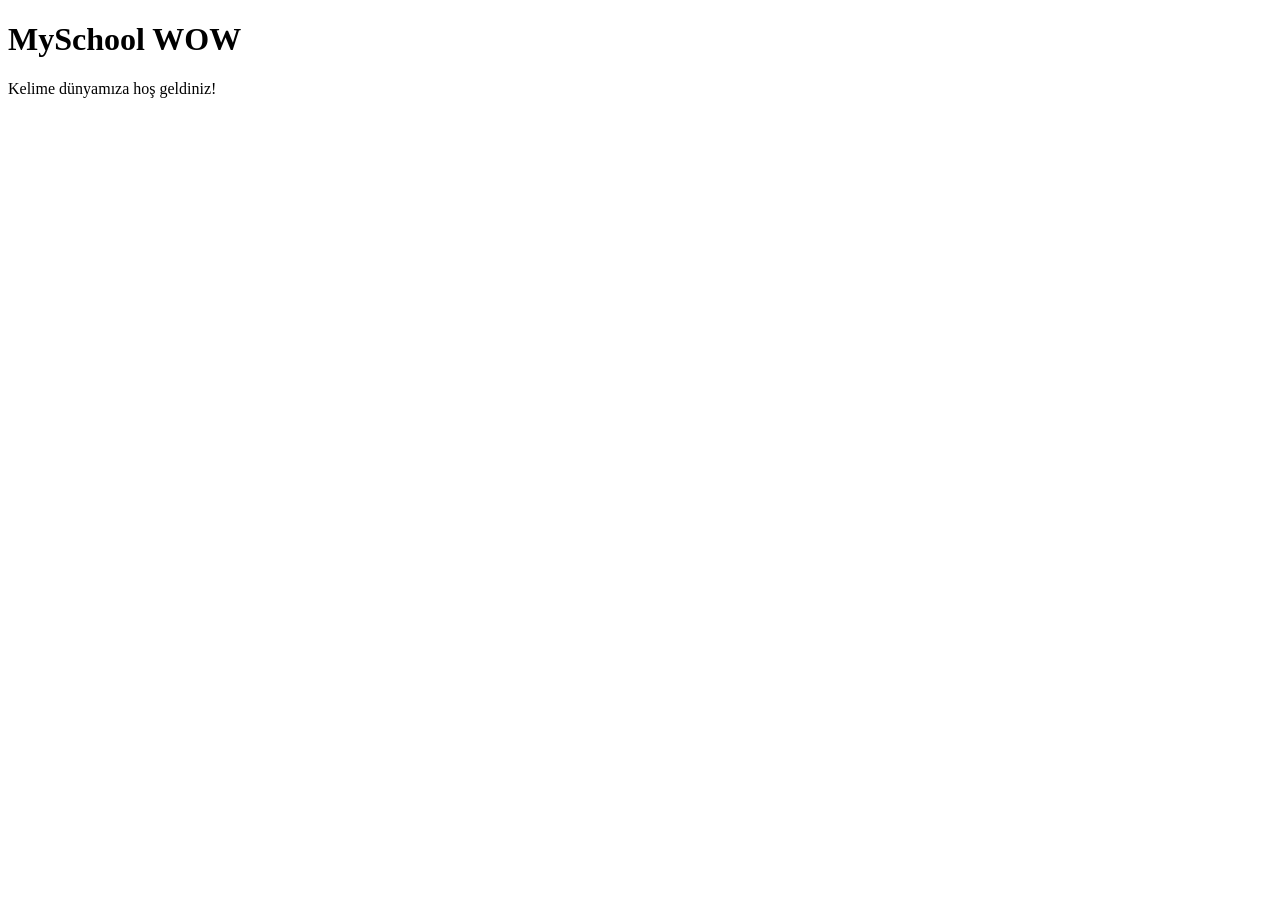
==== 3/index.html @ 4e2b2829 "Rename index.html to 3/index.html" ====
<!DOCTYPE html>
<html lang="tr">
<head>
  <meta charset="UTF-8">
  <meta name="viewport" content="width=device-width, initial-scale=1">
  <title>MySchool WOW</title>
</head>
<body>
  <h1>MySchool WOW</h1>
  <p>Kelime dünyamıza hoş geldiniz!</p>
</body>
</html>
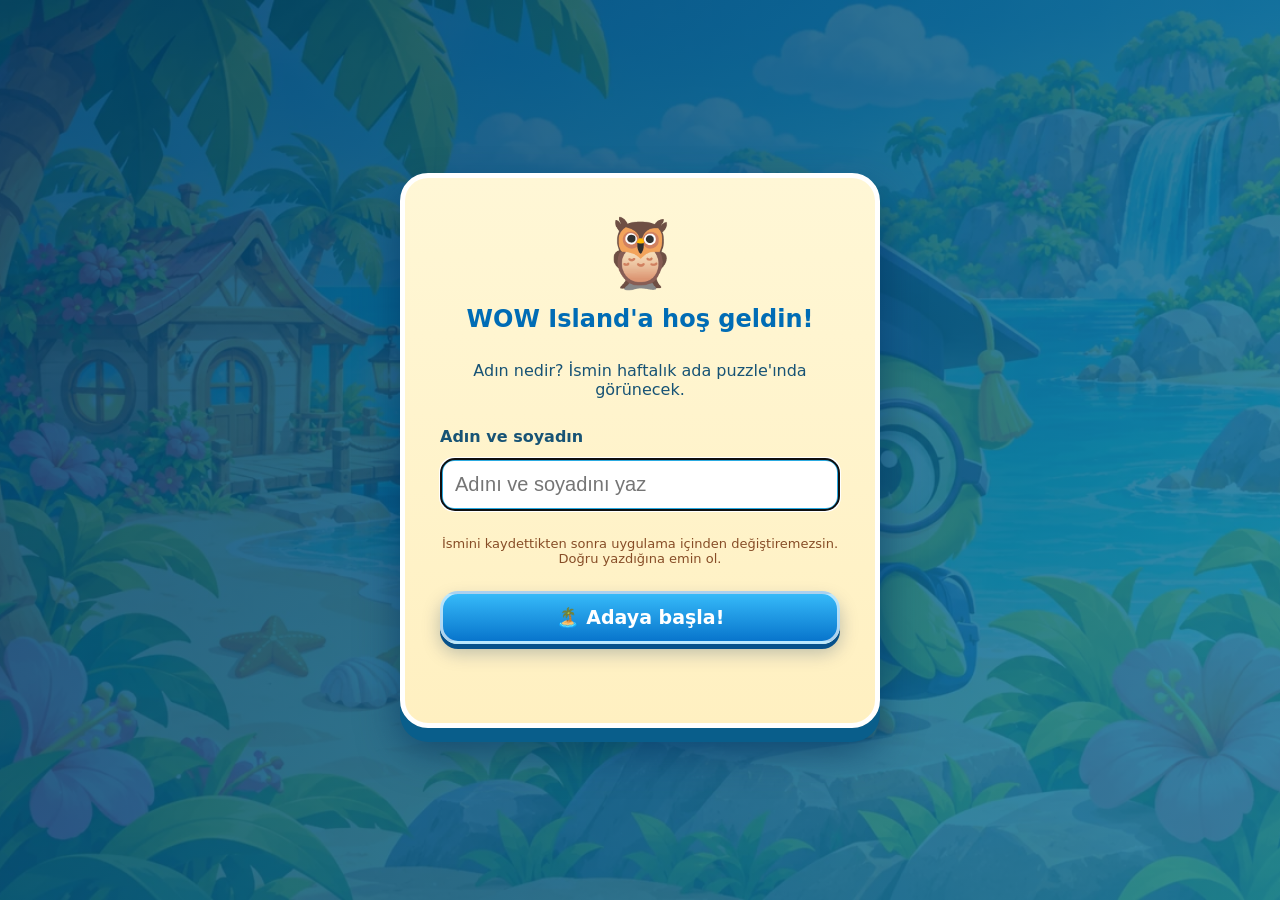
==== commit eba6e15b: "Add files via upload" ====
--- a/3/index.html
+++ b/3/index.html
@@ -1,13 +1,11 @@
-
 <!DOCTYPE html>
-<html lang="tr">
-<head>
-  <meta charset="UTF-8">
-  <meta name="viewport" content="width=device-width, initial-scale=1">
-  <title>MySchool WOW</title>
-</head>
-<body>
-  <h1>MySchool WOW</h1>
-  <p>Kelime dünyamıza hoş geldiniz!</p>
-</body>
-</html>
+<html lang="tr"><head><meta charset="utf-8"/><meta content="width=device-width,initial-scale=1,viewport-fit=cover" name="viewport"/><title>MySchool WOW • 3. Sınıf Ada Prototipi</title><meta content="#1299df" name="theme-color"/><link href="css/style.css" rel="stylesheet"/></head><body>
+<main id="home"><div aria-label="MySchool WOW ada ana ekranı" id="stage">
+<button aria-label="WOW Swipe" class="hot swipe" onclick="openScreen('swipe')"></button><button aria-label="Eşleştirme" class="hot match" onclick="startGame('match')"></button><button aria-label="Mini Quiz" class="hot quiz" onclick="startGame('quiz')"></button><button aria-label="Anagram" class="hot anagram" onclick="startGame('anagram')"></button><button aria-label="Köstebek" class="hot mole" onclick="startGame('mole')"></button><button aria-label="Kelime Kitabı" class="hot book" onclick="openScreen('book')"></button><button aria-label="İlerlemem" class="hot progress" onclick="openScreen('progress')"></button><button aria-label="Rozetlerim" class="hot rewards" onclick="openScreen('progress')"></button><button aria-label="Ayarlar" class="hot settings" onclick="openScreen('settings')"></button><button aria-label="Maskot seçimi" class="profile-live" onclick="openScreen('settings')"><span class="avatar-icon" id="avatarWide">🦉</span><span class="profile-lines"><strong class="student-name">Öğrenci</strong><small>⭐ <span id="gradeWide">3. Sınıf</span></small></span><span class="edit-avatar">✎</span></button><div class="overlay clock" id="clockL">20:00</div><div class="overlay gems" id="gemsL">0</div><div class="overlay keys" id="keysL">0</div></div>
+<div id="portrait"><div class="p-top"><button class="p-profile profile-live-portrait" onclick="openScreen('settings')"><span id="avatarPortrait">🦉</span><span><strong class="student-name">Öğrenci</strong><small>⭐ <span id="gradePortrait">3. Sınıf</span></small></span><span>✎</span></button><div class="p-count" id="piecesP">🧩 0/6</div></div><div class="p-hero"><img class="p-logo-img" src="assets/images/wow-logo.webp" alt="MySchool WOW — World of Words"/><div class="p-time" id="clockP">⏱ 20:00</div></div><div class="p-menu"><button class="p-button swipe image-button" aria-label="swipe" onclick="openScreen('swipe')"><img src="assets/images/btn-swipe.webp" alt=""/></button><button class="p-button match image-button" aria-label="match" onclick="startGame('match')"><img src="assets/images/btn-match.webp" alt=""/></button><button class="p-button quiz image-button" aria-label="quiz" onclick="startGame('quiz')"><img src="assets/images/btn-quiz.webp" alt=""/></button><button class="p-button anagram image-button" aria-label="anagram" onclick="startGame('anagram')"><img src="assets/images/btn-anagram.webp" alt=""/></button><button class="p-button mole image-button" aria-label="mole" onclick="startGame('mole')"><img src="assets/images/btn-mole.webp" alt=""/></button></div><nav class="p-nav"><button onclick="openScreen('home')"><span>🏠</span>Ana Ekran</button><button onclick="openScreen('book')"><span>📖</span>Kelime Kitabı</button><button onclick="openScreen('progress')"><span>📊</span>İlerlemem</button><button onclick="openScreen('progress')"><span>🏅</span>Rozetlerim</button></nav></div></main>
+<section class="screen" id="swipe"><div class="barhead"><button class="back" onclick="openScreen('home')">🏠 Adaya dön</button><span class="pill" id="swCount"></span></div><div class="panel"><h2>🖼️ WOW Swipe</h2><p class="muted">Kelime otomatik okunur. Kart en az 3 saniye kalır; sonra yalnızca sen ilerletirsin. TEST MODU: Oyunlar Swipe tamamlanmadan da açık. Kartlar otomatik okunur; üç saniyeden önce geçilemez.</p><div class="swcard" id="swCard"><div class="emoji" id="swEmoji"></div><div class="word" id="swWord"></div><div class="meaning" id="swTr"></div></div><div class="center" id="swWait" style="margin:12px"></div><div class="progressbar"><div id="swBar"></div></div><div class="actions"><button class="btn alt" onclick="speak()">🔊 Tekrar Et</button><button class="btn" id="swNext" onclick="nextSwipe()">Sonraki kart ➜</button></div></div></section>
+<section class="screen" id="game"><div class="barhead"><button class="back" onclick="openScreen('home')">🏠 Adaya dön</button><span class="pill" id="gameTime"></span></div><div class="panel"><div class="row"><h2 id="gameTitle"></h2><span class="pill" id="gameStats"></span></div><p class="muted" id="hint"></p><div class="emoji" id="gameEmoji"></div><div class="word" id="question"></div><div class="choices" id="choices"></div><div aria-live="polite" class="center" id="feedback"></div></div></section>
+<section class="screen" id="progress"><div class="barhead"><button class="back" onclick="openScreen('home')">🏠 Adaya dön</button></div><div class="panel"><h2>🏆 Benim Gelişimim</h2><p class="notice" id="progressText"></p><h3>🏝️ <span id="puzzleOwner">Öğrencinin</span> haftalık ada manzarası</h3><p class="muted">Tek manzara, 6 parça. Pazartesi–Cumartesi her gün en fazla 1 parça; pazar günü bir eksik parça telafi edilebilir. 10 soruda en az 8 bağımsız doğruyla kazanılır.</p><div class="puzzle" id="puzzle"></div><p class="center" id="puzzleText"></p><div class="actions"><button class="btn" id="exportBtn" onclick="exportPuzzle()">📸 Tamamlanan manzarayı kaydet</button></div><h3>📊 Oyunlara göre kelime başarılarım</h3><p class="muted">Her oyunun sonuçları ve her kelimenin doğru/deneme sayısı ayrı tutulur. Eski V12 sonuçları yalnızca genel toplamda kalır.</p><div id="gameWordStats"></div><details><summary>🧪 Prototip test araçları</summary><p class="muted">Öğrenci sürümünde kaldırılacak.</p><div class="actions"><button class="btn alt" onclick="testPiece()">+ Puzzle parçası aç</button><button class="btn warn" onclick="resetDemo()">Test kayıtlarını sıfırla</button></div></details></div></section>
+<section class="screen" id="book"><div class="barhead"><button class="back" onclick="openScreen('home')">🏠 Adaya dön</button></div><div class="panel"><h2>📖 Kelime Kitabı</h2><p class="muted">3. Sınıf • Tema 1: School Life • 41 kelime/ifade. İngilizce ses için cihazda İngilizce TTS sesi bulunmalıdır.</p><div class="bookgrid" id="bookGrid"></div></div></section>
+<section class="screen" id="settings"><div class="barhead"><button class="back" onclick="openScreen('home')">🏠 Adaya dön</button></div><div class="panel"><h2>⚙️ Ayarlar</h2><p>MySchool WOW • 3. Sınıf • Tema 1 • V11 test sürümü • Çevrimdışı</p><p>Öğrenci: <strong id="settingsStudentName"></strong> <small>(isim değiştirilemez)</small></p><h3>🦉 Maskotumu seçiyorum</h3><p class="muted">Seçtiğin maskot ana ekranda görünür ve bu cihazda kaydedilir.</p><div id="avatarChoices" class="avatar-choices" aria-label="Maskot seçimi"></div><p class="muted">Sınıf seviyesi: <strong>3. Sınıf</strong> (bu prototipte sabittir).</p><p class="muted">İlerleme bu tarayıcıda saklanır. Tarayıcı verilerini silmek kayıtları da silebilir.</p></div></section>
+<div id="studentWelcome" class="welcome-overlay" role="dialog" aria-modal="true" aria-labelledby="welcomeTitle" hidden><form id="studentForm" class="welcome-card"><div class="welcome-owl">🦉</div><h2 id="welcomeTitle">WOW Island'a hoş geldin!</h2><p>Adın nedir? İsmin haftalık ada puzzle'ında görünecek.</p><label for="studentNameInput">Adın ve soyadın</label><input id="studentNameInput" type="text" maxlength="48" minlength="2" autocomplete="off" required placeholder="Adını ve soyadını yaz"><p class="welcome-warning">İsmini kaydettikten sonra uygulama içinden değiştiremezsin. Doğru yazdığına emin ol.</p><button type="submit" class="btn">🏝️ Adaya başla!</button><p id="welcomeError" aria-live="polite"></p></form></div><script src="data/kelimeler.js"></script><script src="js/app.js"></script></body></html>
--- a/3/css/style.css
+++ b/3/css/style.css
@@ -0,0 +1,170 @@
+
+:root{font-family:system-ui,'Segoe UI',sans-serif;--ref:url("../assets/images/ana-ekran.webp");--land:url("../assets/images/ada-manzarasi.webp")}*{box-sizing:border-box}body{margin:0;background:#075a96;color:#153e62}button{font:inherit;cursor:pointer;border:0;touch-action:manipulation}button:focus-visible{outline:4px solid #ffdd29}button:disabled{opacity:.5;cursor:not-allowed}.hidden{display:none!important}
+#home{min-height:100dvh;display:grid;place-items:center;background:linear-gradient(130deg,#0066ae,#40bfe5);padding:0}#stage{width:min(100vw,177.777dvh);aspect-ratio:16/9;position:relative;background-image:var(--ref);background-size:100% 100%;box-shadow:0 12px 45px #00284b88;overflow:hidden} .hot{position:absolute;background:transparent;border-radius:22px;transition:background .15s,transform .15s}.hot:hover,.hot:focus-visible{background:#fff3;transform:scale(1.025)}.hot:active{background:#ffeb7088}.hot.swipe{left:33%;top:40%;width:18%;height:35%}.hot.match{left:52%;top:40%;width:19%;height:17%}.hot.quiz{left:71%;top:40%;width:19%;height:17%}.hot.anagram{left:52%;top:57%;width:19%;height:18%}.hot.mole{left:71%;top:57%;width:19%;height:18%}.hot.book{left:45%;top:78%;width:13%;height:15%}.hot.progress{left:59%;top:78%;width:13%;height:15%}.hot.rewards{left:73%;top:78%;width:13%;height:15%}.hot.settings{left:89%;top:7%;width:8%;height:13%}.hot.profile{left:6%;top:9%;width:22%;height:13%}.overlay{position:absolute;color:#fff;font-weight:900;text-shadow:0 2px 4px #16375e;pointer-events:none}.overlay.clock{left:16%;bottom:9.7%;font-size:clamp(11px,2vw,26px)}.overlay.gems{right:21.3%;top:12%;font-size:clamp(9px,1.7vw,23px)}.overlay.keys{right:11.5%;top:12%;font-size:clamp(9px,1.7vw,23px)}
+#portrait{display:none}.screen{display:none;min-height:100dvh;background:linear-gradient(#80dbff,#e7fbef);padding:clamp(10px,2vw,24px);padding-bottom:32px}.screen.active{display:block}.panel{background:#fffdf4;border:4px solid #ffffff;border-radius:25px;max-width:800px;margin:0 auto;padding:clamp(16px,3vw,30px);box-shadow:0 10px 24px #0e6b9c42}.barhead{max-width:800px;margin:0 auto 12px;display:flex;align-items:center;justify-content:space-between;gap:12px}.back,.btn{padding:12px 18px;border-radius:16px;background:linear-gradient(#36baf9,#0875cc);color:white;font-weight:900;box-shadow:0 4px 0 #08558c}.btn.alt{background:linear-gradient(#8be757,#3ca72a);box-shadow:0 4px 0 #2c751e}.btn.warn{background:#e9b04c;box-shadow:0 4px 0 #a4751f}.btn:active,.back:active{transform:translateY(3px);box-shadow:none}.row{display:flex;gap:10px;align-items:center;justify-content:space-between;flex-wrap:wrap}.center{text-align:center}.muted{color:#5e7182;font-size:13px}.pill{background:#e5f6ff;border-radius:100px;padding:8px 12px;font-weight:800}.actions{display:flex;gap:12px;justify-content:center;flex-wrap:wrap;margin:18px 0}.word{font-size:clamp(29px,6vw,52px);font-weight:1000;text-align:center;margin:14px}.meaning{font-size:clamp(20px,3vw,27px);text-align:center}.emoji{text-align:center;font-size:clamp(65px,10vw,100px)}.choices{display:grid;grid-template-columns:repeat(2,minmax(0,1fr));gap:12px;margin:20px 0}.choice{background:linear-gradient(#fefefe,#c8f0ff);border:3px solid #6db8ea;border-radius:17px;min-height:64px;padding:12px 6px;font-weight:900;color:#185080}.choice.correct{background:#b8efac}.choice.wrong{background:#ffd2d2}.progressbar{height:13px;background:#d4e4e9;border-radius:20px;overflow:hidden;margin:14px 0}.progressbar>div{height:100%;background:#52b943;width:0;transition:width .25s}.swcard{background:linear-gradient(#f6fcff,#e5f8e7);border:4px solid #c3e5fa;border-radius:24px;padding:16px;touch-action:pan-y}.puzzle{display:grid;grid-template-columns:repeat(3,1fr);aspect-ratio:3/2;max-width:600px;margin:18px auto;border:7px solid #f6d28a;border-radius:16px;overflow:hidden}.piece{background-image:var(--land);background-size:300% 200%;position:relative}.piece.locked:after{content:'🔒';position:absolute;inset:0;display:grid;place-items:center;background:#9cb9c8eb;font-size:clamp(22px,5vw,40px)}.piece.earned{animation:pop .55s ease-out}@keyframes pop{from{filter:brightness(2);transform:scale(.9)}to{filter:none;transform:scale(1)}}.notice{padding:12px;border-radius:15px;background:#e9f7de}.bookgrid{display:grid;grid-template-columns:repeat(auto-fit,minmax(140px,1fr));gap:10px}.bookitem{background:#f0f9e7;border-radius:12px;padding:10px}.bookitem button{background:none;color:#067bb8;font-weight:800}
+@media(orientation:portrait),(max-aspect-ratio:1.25){#home{display:block;background:#74cfff}#stage{display:none}#portrait{display:flex;flex-direction:column;min-height:100dvh;background:linear-gradient(#64c6ff 0%,#94e7f8 52%,#54c59d 100%);padding:env(safe-area-inset-top) 12px env(safe-area-inset-bottom);gap:10px}.p-top{display:flex;justify-content:space-between;align-items:center;gap:8px}.p-profile,.p-count{background:#084d9cd9;color:white;padding:9px 12px;border-radius:25px;font-weight:900;box-shadow:0 4px 0 #003d83}.p-hero{flex:1;min-height:160px;max-height:42dvh;position:relative;background-image:var(--land);background-size:cover;background-position:58% 42%;border-radius:24px;border:4px solid #ffffff88;overflow:hidden}.p-logo{position:absolute;left:5%;top:6%;font-weight:1000;font-size:clamp(24px,8vw,46px);color:#fff;text-shadow:3px 4px #0865a4,-2px -2px #0865a4}.p-logo span{color:#ffd21a}.p-time{position:absolute;bottom:8px;left:8px;background:#104f95dc;color:white;border-radius:12px;padding:8px 12px;font-weight:900}.p-menu{display:grid;grid-template-columns:repeat(2,1fr);gap:9px}.p-button{min-height:68px;border-radius:18px;color:white;font-weight:1000;font-size:clamp(15px,4.2vw,21px);text-shadow:0 2px 2px #0005;box-shadow:inset 0 2px 2px #fff9,0 5px 0 #08549b;border:3px solid #ffffff80}.p-button:active{transform:translateY(3px);box-shadow:none}.p-button.swipe{background:linear-gradient(#ffde1b,#ff880b);grid-row:span 2;font-size:clamp(19px,5vw,27px)}.p-button.match{background:linear-gradient(#64d2ff,#037edb)}.p-button.quiz{background:linear-gradient(#ff88c5,#e62281)}.p-button.anagram{background:linear-gradient(#d7a0ff,#7e32d6)}.p-button.mole{background:linear-gradient(#a9fa27,#4eaf05)}.p-nav{display:grid;grid-template-columns:repeat(4,1fr);gap:6px;margin:8px 0}.p-nav button{background:#f7f1ed;border-radius:13px;padding:8px 3px;font-size:clamp(10px,2.8vw,14px);font-weight:900;color:#174a75}.p-nav span{display:block;font-size:23px}}
+@media(max-height:520px) and (orientation:landscape){.screen{padding:8px}.panel{padding:10px}.emoji{font-size:38px}.word{margin:5px}.choices{margin:6px 0}.choice{min-height:42px}.actions{margin:7px 0}}
+
+
+/* WOW Island V5 — shared visual language across all screens */
+:root{--deep:#07579c;--cyan:#1ba9ee;--gold:#ffc331;--leaf:#4bbf53}
+body{background:#47b9ef}
+.screen{min-height:100dvh;background:linear-gradient(180deg,#0575b84a,#003b6873),url('../assets/images/ada-manzarasi.webp') center center/cover fixed;padding:clamp(12px,2.5vw,30px);padding-bottom:45px;position:relative}
+.screen:before{content:'';position:fixed;inset:0;pointer-events:none;background:radial-gradient(circle at 10% 70%,#42db4b55,transparent 35%);z-index:0}
+.screen>*{position:relative;z-index:1}
+.barhead{max-width:1040px;gap:12px;margin-bottom:14px}
+.barhead:after{content:'🦉 WOW ISLAND';margin-left:auto;color:white;font-size:clamp(14px,2vw,23px);font-weight:1000;text-shadow:2px 3px 1px #0b578a}
+.barhead .pill{background:linear-gradient(#1c80d2,#094f9c);color:white;border:2px solid #8de4ff;box-shadow:0 5px 0 #053d77}
+.panel{max-width:1040px;background:linear-gradient(155deg,#fffbeaed,#fff3c5f2);border:5px solid #fff6d0;border-radius:30px;box-shadow:0 12px 0 #7b4b1e7d,0 25px 50px #043e5b66;overflow:hidden;position:relative}
+.panel:before{content:'';position:absolute;left:0;right:0;top:0;height:14px;background:repeating-linear-gradient(90deg,#a85d21 0 90px,#b46b29 90px 180px);opacity:.48}
+.panel h2{font-size:clamp(23px,4vw,40px);color:#074e88;text-shadow:1px 2px #fff;letter-spacing:-.4px;margin:12px 0}
+.panel h3{color:#095e7e;font-size:clamp(18px,2.8vw,27px)}
+.muted{color:#416276;font-weight:650;font-size:clamp(13px,1.5vw,16px)}
+.swcard{position:relative;background:linear-gradient(140deg,#fffdf9f5,#e3f7fff0);border:6px solid #ffca42;box-shadow:0 8px 0 #c58c18,0 16px 30px #145b7140;border-radius:32px;max-width:570px;margin:18px auto;min-height:260px;display:flex;flex-direction:column;align-items:center;justify-content:center}
+.swcard:before{content:'⭐ WOW WORD ⭐';position:absolute;top:10px;left:50%;transform:translateX(-50%);white-space:nowrap;color:#f29b1d;font-weight:1000;font-size:12px;letter-spacing:2px}
+.swcard .emoji{filter:drop-shadow(0 6px 3px #3561a633)}
+.word{color:#074c94;text-shadow:1px 3px #fff;font-size:clamp(30px,5.5vw,58px)}
+.meaning{color:#237f55;font-weight:900}
+.choices{max-width:780px;margin:20px auto}
+.choice{background:linear-gradient(160deg,#ffffff,#c5eefe);border:4px solid #6ad6ff;box-shadow:0 5px 0 #1174af;font-size:clamp(16px,2vw,23px);color:#074f92;min-height:78px;transition:transform .12s}
+.choice:nth-child(2){background:linear-gradient(#fff1fa,#ffb4d8);border-color:#ff89c5;box-shadow:0 5px 0 #c33480}
+.choice:nth-child(3){background:linear-gradient(#f9f0ff,#d7b7ff);border-color:#bf8aff;box-shadow:0 5px 0 #7433bd}
+.choice:nth-child(4){background:linear-gradient(#f4ffda,#c7f67c);border-color:#a4e75a;box-shadow:0 5px 0 #4a9b28}
+.choice:active{transform:translateY(3px)}
+.choice.correct{background:linear-gradient(#d5ffc7,#7edb7c)!important;border-color:#35ae4d!important}
+.choice.wrong{background:linear-gradient(#ffe5e5,#ffadad)!important;border-color:#e45e5e!important}
+.btn,.back{border:3px solid #ffffffa9;border-radius:18px;box-shadow:0 5px 0 #07518b,0 9px 18px #002e6144;font-size:clamp(14px,1.7vw,19px)}
+.btn.alt{box-shadow:0 5px 0 #287a28,0 9px 18px #002e6144}
+#swWait{color:#085f8d;font-weight:900}
+#gameEmoji{filter:drop-shadow(0 5px 3px #3c7fa544)}
+.puzzle{box-shadow:0 9px 0 #a8792b,0 18px 28px #1b506844;border:8px solid #ffe397}
+.bookitem{background:linear-gradient(#fff,#dff5ff);border:3px solid #a2dfff;box-shadow:0 4px 0 #5bafcb;border-radius:18px;min-height:90px;display:grid;align-content:center;text-align:center}
+.bookitem button{font-size:19px;color:#08649e}
+.notice{background:linear-gradient(#f7ffdc,#d7f4b5);border:2px solid #9ad368;font-weight:800}
+#feedback{font-size:20px;font-weight:900;min-height:28px}
+#game .panel{min-height:440px}
+#swipe .panel{min-height:500px}
+@media (max-width:700px){.screen{background-attachment:scroll;background-position:55% center}.panel{border-width:3px;border-radius:22px;padding:15px}.barhead:after{font-size:12px}.swcard{min-height:230px}.choices{gap:9px}.choice{min-height:66px}.barhead .pill{font-size:12px}.panel:before{height:8px}}
+@media (orientation:landscape) and (max-height:550px){.screen{background-attachment:scroll}.swcard{min-height:150px;margin:6px auto}.swcard .emoji{font-size:45px}.swcard .word{font-size:28px;margin:3px}.swcard .meaning{font-size:18px}.panel{padding:12px}.panel h2{margin:4px 0;font-size:23px}#game .panel,#swipe .panel{min-height:unset}.choice{min-height:45px}.choices{margin:8px auto}}
+
+/* V6: four distinct game mechanics */
+.match-grid{grid-template-columns:repeat(5,minmax(0,1fr));gap:8px}
+.match-card{min-height:85px;border:3px solid #ffcf5a;border-radius:16px;background:linear-gradient(#fff3b7,#ffc15b);font-size:clamp(12px,1.6vw,19px);font-weight:900;color:#195275;overflow-wrap:anywhere;box-shadow:0 5px #b7822e}
+.match-card.revealed{background:linear-gradient(#f5ffff,#b6eaff)}
+.match-card.matched{background:#9be99b;color:#1a6b3b;opacity:.78;pointer-events:none}
+.anagram-area{display:flex;flex-direction:column;align-items:center;gap:15px}
+.letter-output{width:100%;min-height:60px;text-align:center;font-size:clamp(24px,5vw,42px);font-weight:1000;color:#0a568c;letter-spacing:.12em;background:#fff8d7;border:3px dashed #e3a02c;border-radius:16px;padding:12px;overflow-wrap:anywhere}
+.letter-tray{display:flex;justify-content:center;flex-wrap:wrap;gap:8px}
+.letter-tile{width:clamp(42px,8vw,62px);height:clamp(50px,9vw,72px);border:3px solid #ffffff;border-radius:14px;background:linear-gradient(#e8baff,#9858e9);box-shadow:0 5px #5f2b99;color:white;font-size:clamp(23px,4vw,34px);font-weight:1000}
+.letter-tile:disabled{opacity:.2}.letter-controls{display:flex;flex-wrap:wrap;justify-content:center;gap:12px}
+.mole-grid{grid-template-columns:repeat(3,minmax(0,1fr));max-width:680px;gap:10px}
+.mole-hole{min-height:clamp(68px,13vw,105px);background:radial-gradient(ellipse at 50% 75%,#50311c 0 45%,#8c5b36 47%,#6cbf4a 72%);border:5px solid #b5ec7b;border-radius:50% 50% 35% 35%;font-size:clamp(13px,2vw,23px);color:#fff;font-weight:1000;text-shadow:0 2px 3px #000;box-shadow:0 5px #477b32}
+.mole-hole.up{background:linear-gradient(#b6f47a,#4baf3c);color:#174a24;text-shadow:none;animation:moleRise .2s ease-out}
+@keyframes moleRise{from{transform:scale(.75)}to{transform:scale(1)}}
+@media(max-width:650px){.match-grid{grid-template-columns:repeat(2,minmax(0,1fr))}.match-card{min-height:55px}.mole-hole{min-height:65px}.letter-output{min-height:50px}}
+
+/* V7: hit areas follow the actual button artwork in the 1648×928 reference image. */
+#stage .hot{border-radius:12%;outline-offset:2px}
+#stage .hot.swipe{left:31.5%;top:38.3%;width:19.5%;height:37.5%}
+#stage .hot.match{left:52.2%;top:38.6%;width:21%;height:17.7%}
+#stage .hot.quiz{left:73.7%;top:38.6%;width:21.3%;height:17.7%}
+#stage .hot.anagram{left:52.2%;top:57.4%;width:21%;height:18.1%}
+#stage .hot.mole{left:73.7%;top:57.4%;width:21.3%;height:18.1%}
+#stage .hot.book{left:44.1%;top:81.1%;width:14.8%;height:15.2%}
+#stage .hot.progress{left:59%;top:81.1%;width:14.8%;height:15.2%}
+#stage .hot.rewards{left:74%;top:81.1%;width:17%;height:15.2%}
+#stage .hot.settings{left:92.1%;top:3.8%;width:6.7%;height:11.3%}
+#stage .hot.profile{left:2.8%;top:4.4%;width:21%;height:15.4%}
+/* Single live timer replaces, rather than floats above, the painted 20:00. */
+#stage .overlay.clock{left:11.1%;top:85.7%;bottom:auto;width:8.5%;height:4.8%;display:flex;align-items:center;justify-content:center;background:#1c4b80;border-radius:7px;font-size:clamp(10px,2.15vw,31px);line-height:1;text-shadow:0 2px 2px #0b3159}
+#stage .overlay.gems,#stage .overlay.keys{display:none}
+
+/* V8: island scene remains the visual environment across every activity. */
+.screen{background:linear-gradient(120deg,#00548255,#003c5d44),url('../assets/images/ada-manzarasi.webp') center center/cover no-repeat fixed!important}
+.screen:before{background:linear-gradient(120deg,#0e83b622,#4abf6533)!important}
+.panel{background:linear-gradient(135deg,#fffce4dd,#d6f8e7dd)!important;backdrop-filter:blur(9px) saturate(1.2);border:5px solid #ffe3a3;box-shadow:0 9px 0 #7c4b1d99,0 24px 45px #003e6388}
+.panel:after{content:'🌿';position:absolute;right:8px;top:0;font-size:30px;pointer-events:none}
+#swipe .swcard{background:linear-gradient(145deg,#fff9d9e8,#b9f3f4df),url('../assets/images/ada-manzarasi.webp') center/cover;border-color:#ffb42d;box-shadow:0 9px 0 #a96a15,0 20px 35px #12587877}
+#game .panel{background:linear-gradient(130deg,#fff7d5e1,#d7f5ffdd)!important}
+#progress .panel,#book .panel{background:linear-gradient(135deg,#fff4d6e3,#c8f6e4e3)!important}
+.match-card{background:linear-gradient(#ffe2a5,#f9a33c);border-color:#fff3c9}
+.mole-hole{box-shadow:0 6px #467c32,0 12px 15px #003b4a66}
+#gameEmoji{font-size:clamp(30px,6vw,62px);overflow-wrap:anywhere}
+@media(max-width:700px){.screen{background-attachment:scroll!important;background-position:60% center!important}.panel{backdrop-filter:blur(5px);border-width:3px}.barhead:after{display:none}}
+
+/* V9 portrait: island-first, cheerful owl and glossy raised controls */
+@media (orientation:portrait),(max-aspect-ratio:1.25){
+ #home{background:#1aa9dc}
+ #portrait{position:relative;isolation:isolate;min-height:100dvh;padding:calc(env(safe-area-inset-top) + 12px) clamp(10px,3vw,20px) calc(env(safe-area-inset-bottom) + 12px);gap:clamp(9px,1.7dvh,18px);background:linear-gradient(180deg,#0a6caa22 0%,#0b86c255 60%,#074b83b0 100%),url('../assets/images/ada-manzarasi.webp') center center/cover no-repeat}
+ #portrait:before{content:'';position:absolute;inset:0;z-index:-1;pointer-events:none;background:radial-gradient(ellipse at 18% 39%,#e5ffbf55,transparent 45%)}
+ .p-top{z-index:2}.p-profile,.p-count{border:2px solid #8fe6ff;box-shadow:0 4px 0 #003e80,0 6px 14px #003e8070;font-size:clamp(12px,3.3vw,17px)}
+ .p-hero{flex:1 1 auto;min-height:clamp(180px,30dvh,340px);max-height:42dvh;border:0;box-shadow:none;border-radius:24px;background:transparent;overflow:visible}
+ .p-hero:before{content:'';position:absolute;bottom:-5%;left:-2%;height:100%;width:56%;background:url('../assets/images/baykus.png') center bottom/contain no-repeat;filter:drop-shadow(0 7px 7px #003d6988);pointer-events:none}
+ .p-logo{left:auto;right:0;top:5%;width:58%;text-align:center;padding:9px 5px;background:linear-gradient(160deg,#b56a27,#eeb65a 45%,#a7591c);border:4px solid #fff4bd;border-radius:25px;box-shadow:0 6px 0 #7a4017,0 10px 20px #00385870;font-size:clamp(19px,5.5vw,37px);line-height:1.05;transform:rotate(-2deg)}
+ .p-logo span{display:block;font-size:1.5em;color:#ffe43d;text-shadow:2px 3px #a9520b,-1px -1px #fff}
+ .p-time{left:auto;right:2%;bottom:5%;font-size:clamp(13px,3.5vw,18px);background:linear-gradient(#168cdd,#064a98);border:3px solid #a5eaff;box-shadow:0 5px 0 #003e80;border-radius:19px;padding:9px 14px}
+ .p-menu{z-index:1;gap:clamp(8px,1.2dvh,14px)}
+ .p-button{min-height:clamp(68px,11dvh,112px);border:3px solid #fff6c9;box-shadow:inset 0 3px 1px #fff9,0 6px 0 #094b88,0 9px 13px #00365c90;border-radius:24px;font-size:clamp(14px,4.2vw,21px);padding:8px 4px}
+ .p-button.swipe{font-size:clamp(20px,6vw,30px);box-shadow:inset 0 3px 2px #fff9,0 6px 0 #bb5000,0 9px 14px #00365c90}
+ .p-nav{z-index:1;gap:7px;margin:4px 0 0}
+ .p-nav button{min-height:clamp(59px,9dvh,80px);border:2px solid #fff7d5;border-radius:17px;background:linear-gradient(#fff9f4,#f0d6c3);box-shadow:0 5px 0 #836b68,0 8px 12px #003c6580;color:#174c79;font-size:clamp(10px,2.8vw,14px);padding:5px 2px}
+ .p-nav span{font-size:clamp(21px,5vw,29px)}
+}
+@media (orientation:portrait) and (max-height:680px){.p-hero{min-height:125px;max-height:26dvh}.p-button{min-height:54px}.p-nav button{min-height:48px}.p-nav span{font-size:19px}}
+/* V9 line-matching board: two fixed visible word columns, with SVG curves in between */
+.connect-area{display:block!important;margin:14px auto!important;max-width:850px}
+.connect-board{display:grid;grid-template-columns:minmax(0,1fr) minmax(55px,17%) minmax(0,1fr);position:relative;gap:0;align-items:stretch;min-height:385px}
+.connect-column{display:grid;grid-template-rows:repeat(5,minmax(64px,1fr));gap:9px;z-index:1}
+#connectLeft{grid-column:1}#connectRight{grid-column:3}
+.connect-lines{position:absolute;inset:0;width:100%;height:100%;z-index:0;overflow:visible;pointer-events:none}
+.connect-word{padding:9px 5px;border:3px solid #fff9da;border-radius:17px;color:#fff;font-weight:900;font-size:clamp(13px,2.2vw,19px);text-shadow:0 1px 2px #083d70;box-shadow:0 5px 0 #095c9a,0 7px 10px #003b5a55;background:linear-gradient(#40c9ff,#087dcc);overflow-wrap:anywhere}
+#connectRight .connect-word{background:linear-gradient(#ffcb64,#ef7b22);box-shadow:0 5px 0 #9b4e16,0 7px 10px #003b5a55}
+.connect-word.selected{outline:5px solid #ffef51;outline-offset:1px;transform:scale(1.02)}
+.connect-word.matched,#connectRight .connect-word.matched{background:linear-gradient(#83e75d,#2eab4c);box-shadow:0 4px 0 #19713a;color:#114d2b;text-shadow:none}
+.connect-word.wrong{outline:3px solid #ff5757}
+@media(max-width:650px){.connect-board{grid-template-columns:minmax(0,1fr) 16% minmax(0,1fr);min-height:340px}.connect-column{grid-template-rows:repeat(5,minmax(58px,1fr));gap:8px}.connect-word{font-size:clamp(11px,3.2vw,16px);padding:6px 3px;border-radius:13px;border-width:2px}}
+@media (prefers-reduced-motion:reduce){.connect-word,.p-button{transition:none!important}}
+
+/* V10: canlı profil; arka plandaki basılı Ali yazısını tamamen kapatır. */
+#stage .profile-live{position:absolute;left:2.6%;top:4.4%;width:22.5%;height:16.5%;z-index:10;display:flex;align-items:center;gap:5%;padding:1% 1.4%;border:3px solid #b7f4ff;border-radius:999px;background:linear-gradient(145deg,#0b75c8,#063975);box-shadow:0 5px 12px #012f60aa,inset 0 2px 6px #ffffff80;color:#fff;text-align:left;overflow:hidden}
+.profile-live .avatar-icon{flex:0 0 30%;aspect-ratio:1;display:grid;place-items:center;background:linear-gradient(#e9f9ff,#80d5fd);border:3px solid white;border-radius:50%;font-size:clamp(20px,3.5vw,58px);text-shadow:none}
+.profile-lines{display:flex;flex-direction:column;gap:2px;min-width:0}.profile-lines strong{font-size:clamp(10px,1.4vw,22px);line-height:1.1}.profile-lines small{font-size:clamp(10px,1.2vw,19px);font-weight:900}.edit-avatar{position:absolute;right:4%;top:9%;font-size:clamp(10px,1vw,17px)}
+.p-profile.profile-live-portrait{display:flex;align-items:center;gap:8px;border:2px solid #9ceaff;min-width:0;text-align:left;cursor:pointer}.profile-live-portrait #avatarPortrait{font-size:clamp(26px,7vw,40px)}.profile-live-portrait strong{display:block;font-size:clamp(11px,3vw,15px)}.profile-live-portrait small{display:block;font-size:clamp(10px,2.7vw,14px)}
+.avatar-choices{display:grid;grid-template-columns:repeat(4,minmax(0,1fr));gap:12px;margin:14px auto;max-width:460px}.avatar-option{font-size:clamp(30px,6vw,48px);border:3px solid #87d4f1;border-radius:18px;background:linear-gradient(#ffffff,#bceaff);padding:12px 2px;box-shadow:0 5px 0 #4b9db7}.avatar-option.selected{border-color:#ffb400;background:#fff0a1;box-shadow:0 5px 0 #d68a00}.avatar-option:focus-visible{outline:4px solid #ffcf00}
+@media(orientation:portrait),(max-aspect-ratio:1.25){.p-profile.profile-live-portrait{padding:6px 8px;box-shadow:0 4px 0 #003d83}.p-top{position:relative;z-index:2}}
+
+/* V11: ilk açılış öğrenci adı */
+.welcome-overlay[hidden]{display:none!important}
+.welcome-overlay{position:fixed;inset:0;z-index:9999;background:linear-gradient(130deg,#003b68dc,#167fa3d9),url('../assets/images/ada-manzarasi.webp') center/cover;display:grid;place-items:center;padding:18px;overflow:auto}
+.welcome-card{width:min(480px,100%);background:linear-gradient(#fff7d6,#fff0c1);border:5px solid #fff;border-radius:28px;box-shadow:0 14px 0 #095e8b,0 22px 40px #002e5c9c;padding:clamp(18px,4vw,35px);display:grid;gap:12px;text-align:center;color:#175375}
+.welcome-card h2{margin:0;color:#006cb5}.welcome-owl{font-size:68px}.welcome-card label{text-align:left;font-weight:900}.welcome-card input{width:100%;box-sizing:border-box;border:3px solid #2babe1;border-radius:14px;font-size:20px;padding:12px;background:white;color:#16466a}.welcome-warning{font-size:13px;color:#874d27}.welcome-card button{cursor:pointer}.student-name{overflow:hidden;text-overflow:ellipsis;white-space:nowrap}
+
+/* V12: Same real WOW artwork on portrait and landscape; images are separate assets. */
+@media (orientation:portrait),(max-aspect-ratio:1.25){
+ #portrait{background:linear-gradient(180deg,#004a7738,#004a7759),url('../assets/images/ada-manzarasi.webp') center / cover no-repeat;overflow-x:hidden}
+ .p-hero{flex:1 1 auto;min-height:clamp(140px,27dvh,350px);max-height:39dvh}
+ .p-logo{display:none!important}
+ .p-logo-img{position:absolute;right:0;top:0;width:min(67%,410px);height:auto;max-height:88%;object-fit:contain;filter:drop-shadow(0 6px 6px #00456777);border-radius:18px}
+ .p-menu{grid-template-columns:repeat(2,minmax(0,1fr));gap:clamp(7px,1.1dvh,14px);align-items:stretch}
+ .p-button.image-button{padding:0!important;min-height:clamp(75px,11dvh,125px);height:auto;overflow:hidden;border:0!important;background:none!important;box-shadow:0 5px 0 #06446c,0 9px 13px #00365c70!important;border-radius:clamp(14px,4vw,25px);display:flex;align-items:stretch;justify-content:stretch;transition:transform .1s}
+ .p-button.image-button img{display:block;width:100%;height:100%;min-height:inherit;object-fit:fill;border-radius:inherit;pointer-events:none}
+ .p-button.swipe.image-button{grid-row:span 2;min-height:clamp(160px,23dvh,260px)}
+ .p-button.image-button:active{transform:translateY(3px)}
+ .p-nav{margin-top:5px}
+}
+@media (orientation:portrait) and (max-height:650px){
+ .p-hero{min-height:100px;max-height:24dvh}
+ .p-button.image-button{min-height:62px}
+ .p-button.swipe.image-button{min-height:130px}
+ .p-nav button{min-height:44px}
+}
+
+/* V13: puzzle kutlaması ve ayrı oyun/kelime raporları */
+.wow-celebrate{position:fixed;inset:0;z-index:10050;background:linear-gradient(135deg,#005c9ded,#008c91e8);display:flex;flex-direction:column;align-items:center;justify-content:center;gap:12px;padding:24px;text-align:center;color:#fff;overflow:hidden}
+.wow-celebrate-image{width:min(72vw,340px);aspect-ratio:3/2;background:url('../assets/images/ada-manzarasi.webp') center/cover;border:7px solid #ffe66e;border-radius:24px;box-shadow:0 12px 0 #00526a,0 22px 50px #001c4380;animation:wowPop .65s cubic-bezier(.2,1.4,.4,1)}
+.wow-celebrate h2{font-size:clamp(22px,5vw,35px);margin:8px 0 0;text-shadow:0 3px 0 #004c75}.wow-celebrate p{font-size:clamp(16px,3vw,21px);margin:0}.wow-celebrate-actions{display:flex;gap:10px;flex-wrap:wrap;justify-content:center;z-index:2}
+.wow-spark{position:absolute;left:var(--x);top:-10%;font-size:clamp(20px,4vw,40px);pointer-events:none;animation:wowFall 2.8s var(--delay) ease-in forwards}
+@keyframes wowPop{from{transform:scale(.35) rotate(-12deg);opacity:0}to{transform:scale(1) rotate(0);opacity:1}}
+@keyframes wowFall{from{transform:translateY(-10vh) rotate(0);opacity:1}to{transform:translateY(125vh) rotate(420deg);opacity:0}}
+.word-stat-game{margin:10px 0;padding:12px;border-radius:16px;background:#fff7d5ee;border:2px solid #ffdb77;color:#22566b}.word-stat-game summary{cursor:pointer;font-weight:800}.word-stat-table{width:100%;border-collapse:collapse;margin-top:10px;font-size:clamp(12px,2.8vw,15px)}.word-stat-table th,.word-stat-table td{border-bottom:1px solid #c7d9d4;padding:6px 4px;text-align:left}.word-stat-table th{color:#065e87}
+@media(prefers-reduced-motion:reduce){.wow-celebrate-image,.wow-spark{animation:none}}
